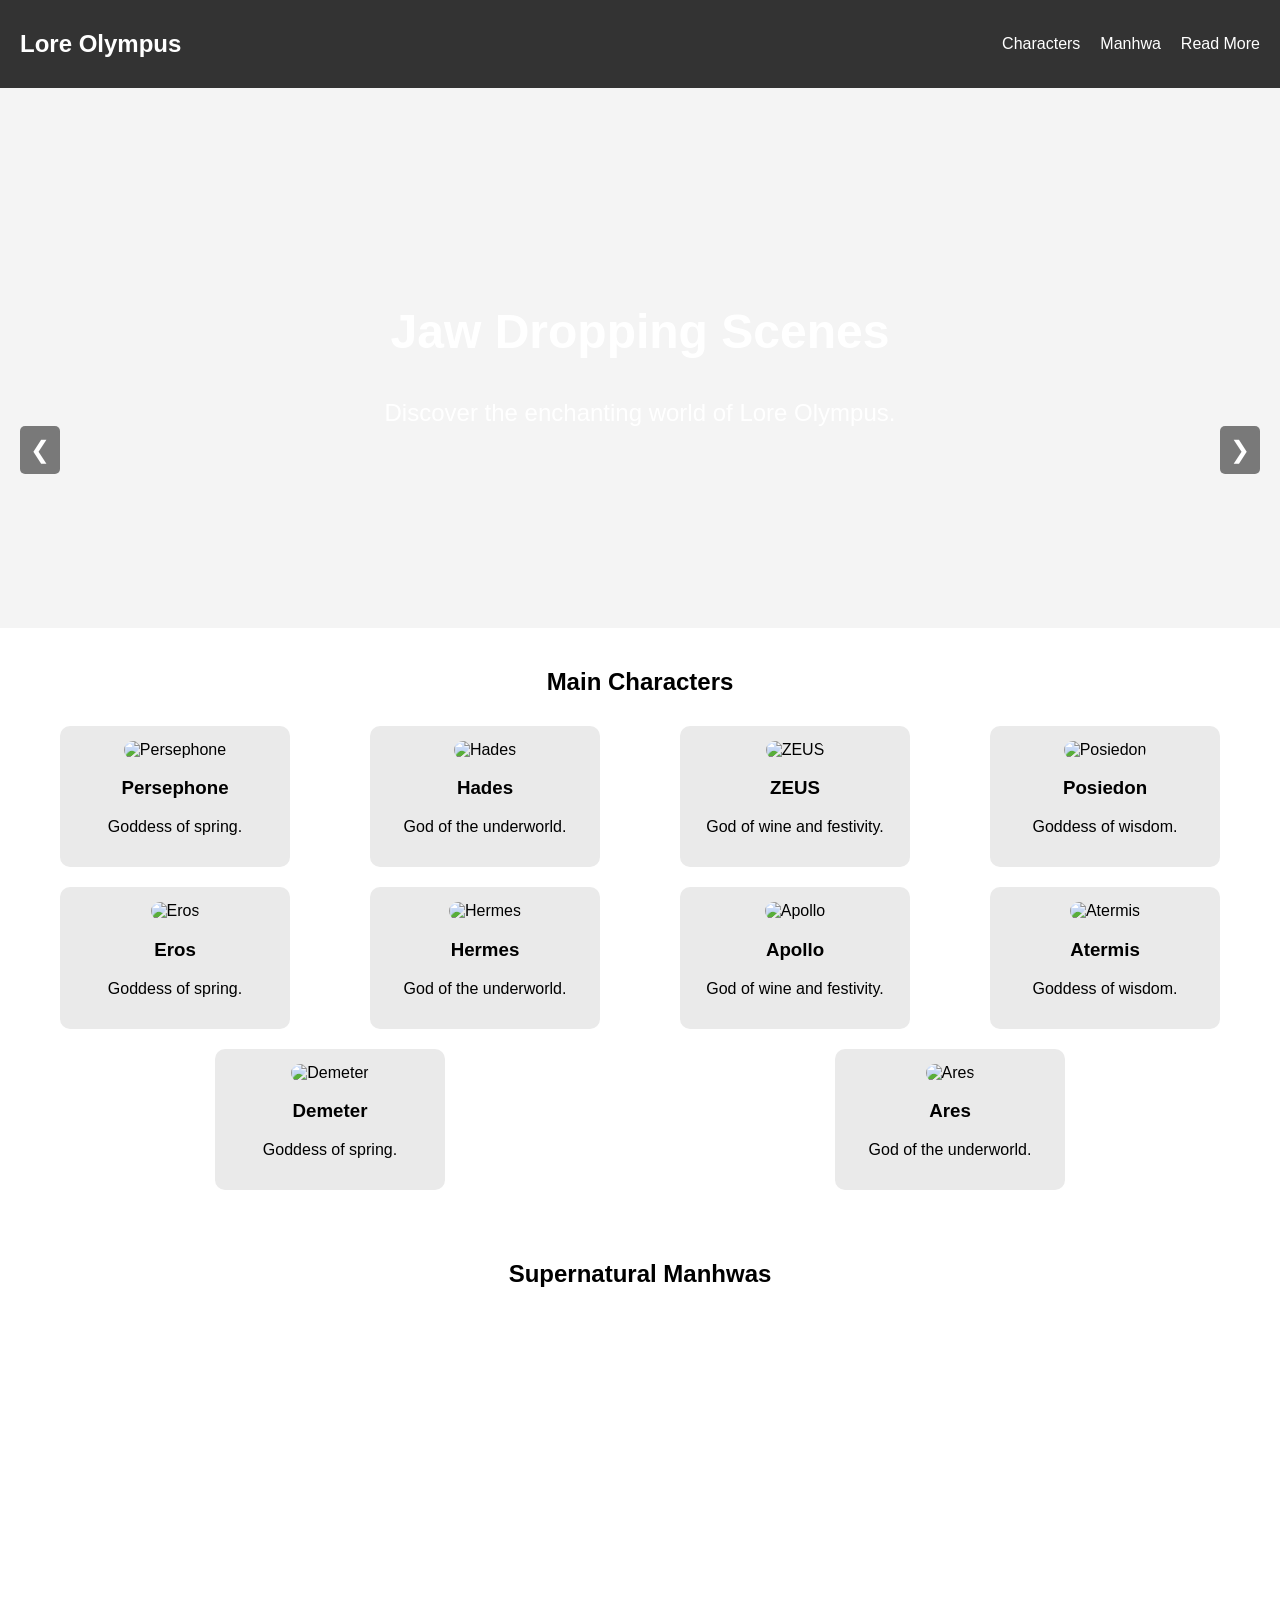
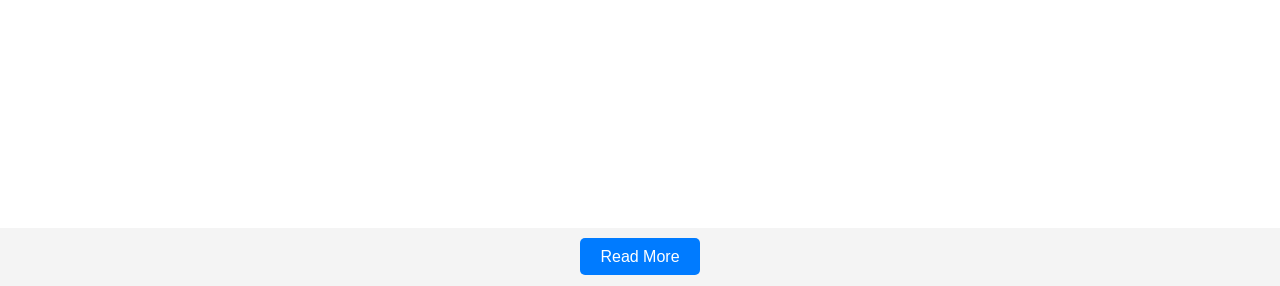
==== index.html @ 67bdbc6c "minor fixes" ====
<!DOCTYPE html>
<html lang="en">
<head>
    <meta charset="UTF-8">
    <meta name="viewport" content="width=device-width, initial-scale=1.0">
    <title>Lore Olympus Landing Page</title>
    <link rel="stylesheet" href="styles.css"> <!-- Main styles -->
    <link rel="stylesheet" href="carousel-css.css"> <!-- Carousel styles -->
</head>
<body>
    <nav class="navbar">
        <h1>Lore Olympus</h1>
        <ul>
            <li><a href="#characters">Characters</a></li>
            <li><a href="#carousel">Manhwa</a></li>
            <li><a href="#cta">Read More</a></li>
        </ul>
    </nav>
    <header class="hero">
        <div class="hero-text">
            <h2>Jaw Dropping Scenes</h2>
            <p>Discover the enchanting world of Lore Olympus.</p>
        </div>
    </header>
    <section id="characters" class="characters">
        <h2>Main Characters</h2>
        <div class="character-list">
            <!-- Character cards will be dynamically generated here -->
        </div>
    </section>
    <section id="carousel" class="carousel">
        <h2>Supernatural Manhwas</h2>
        <div class="carousel-container">
            <!-- Carousel items will be dynamically generated here -->
        </div>
        <button class="carousel-button prev" onclick="moveCarousel(-1)" aria-label="Previous Manhwa">&#10094;</button>
        <button class="carousel-button next" onclick="moveCarousel(1)" aria-label="Next Manhwa">&#10095;</button>
    </section>
    <section id="cta" class="cta">
        <a href="#" class="cta-button">Read More</a>
    </section>
    <script src="script.js"></script> <!-- Main JavaScript file -->
    <script src="carousel.js"></script> <!-- Carousel JavaScript file -->
</body>
</html>
---- styles.css ----
/* General Styles */
body {
    font-family: Arial, sans-serif;
    margin: 0;
    padding: 0;
    background-color: #f4f4f4;
}

/* Navbar Styles */
.navbar {
    display: flex;
    justify-content: space-between;
    align-items: center;
    background-color: #333;
    padding: 10px 20px;
    color: white;
}

.navbar ul {
    list-style: none;
    display: flex;
    margin: 0;
    padding: 0;
}

.navbar li {
    margin-left: 20px;
}

.navbar a {
    color: white;
    text-decoration: none;
    transition: color 0.3s;
}

.navbar a:hover {
    color: #ffcc00;
}

/* Hero Section Styles */
.hero {
    background-image: url('images/hero-background.jpg');
    height: 60vh;
    display: flex;
    justify-content: center;
    align-items: center;
    color: white;
    text-align: center;
    background-size: cover;
    background-position: center;
}

.hero-text h2 {
    font-size: 3em;
    animation: fadeIn 2s;
}

.hero-text p {
    font-size: 1.5em;
}

@keyframes fadeIn {
    from { opacity: 0; }
    to { opacity: 1; }
}

/* Characters Section Styles */
.characters {
    padding: 20px;
    background-color: #fff;
}

.characters h2 {
    text-align: center;
}

.character-list {
    display: flex;
    justify-content: space-around;
    flex-wrap: wrap;
}

.character-card {
    background: #eaeaea;
    border-radius: 10px;
    padding: 15px;
    text-align: center;
    margin: 10px;
    width: 200px;
    transition: transform 0.3s, box-shadow 0.3s;
}

.character-card img {
    width: 100%;
    border-radius: 10px;
}

.character-card:hover {
    transform: scale(1.05);
    box-shadow: 0 4px 15px rgba(0,0,0,0.2);
}

/* Call to Action Styles */
.cta {
    text-align: center;
    margin: 20px 0;
}

.cta-button {
    background-color: #007BFF;
    color: white;
    padding: 10px 20px;
    text-decoration: none;
    border-radius: 5px;
    transition: background-color 0.3s, transform 0.3s;
}

.cta-button:hover {
    background-color: #0056b3;
    transform: scale(1.05);
}

/* Carousel Section Styles */
.carousel {
    background-color: #fff;
    padding: 20px;
}

.carousel h2 {
    text-align: center;
}

.carousel-container {
    display: flex;
    overflow: hidden; /* Hide overflow for a cleaner look */
    position: relative;
    width: 100%; /* Ensure full width */
}

.carousel-item {
    min-width: 100%; /* Full width for each item */
    transition: transform 0.5s ease; /* Smooth transition */
    border-radius: 10px; /* Rounded corners for carousel items */
}

.carousel-button {
    position: absolute;
    top: 50%;
    transform: translateY(-50%);
    background-color: rgba(0, 0, 0, 0.5);
    color: white;
    border: none;
    padding: 10px;
    cursor: pointer;
    z-index: 10;
    border-radius: 5px; /* Rounded buttons */
}

.prev {
    left: 10px;
}

.next {
    right: 10px;
}

/* Add hover effect for buttons */
.carousel-button:hover {
    background-color: rgba(0, 0, 0, 0.7);
}

/* Media Queries for Responsiveness */
@media (max-width: 768px) {
    .navbar {
        flex-direction: column;
        align-items: flex-start;
    }

    .character-list {
        flex-direction: column;
        align-items: center;
    }

    .character-card {
        width: 90%;
    }

    .carousel-item {
        min-width: 90%; /* Adjust for smaller screens */
    }
}

@media (max-width: 480px) {
    .hero-text h2 {
        font-size: 2em;
    }

    .hero-text p {
        font-size: 1.2em;
    }}
---- carousel-css.css ----
.carousel-container {
    position: relative;
    width: 100%;
    height: 500px; /* Adjust the height as needed */
    overflow: hidden;
}

.carousel-item {
    position: absolute;
    top: 0;
    left: 0;
    width: 100%;
    height: 100%;
    background-size: cover;
    background-position: center;
    display: none;
}

.carousel-item h4 {
    position: absolute;
    bottom: 20px;
    left: 20px;
    color: #fff;
    font-size: 24px;
    font-weight: bold;
}

.carousel-button {
    position: absolute;
    top: 50%;
    transform: translateY(-50%);
    font-size: 24px;
    color: #fff;
    cursor: pointer;
}

.carousel-button.prev {
    left: 20px;
}

.carousel-button.next {
    right: 20px;
}
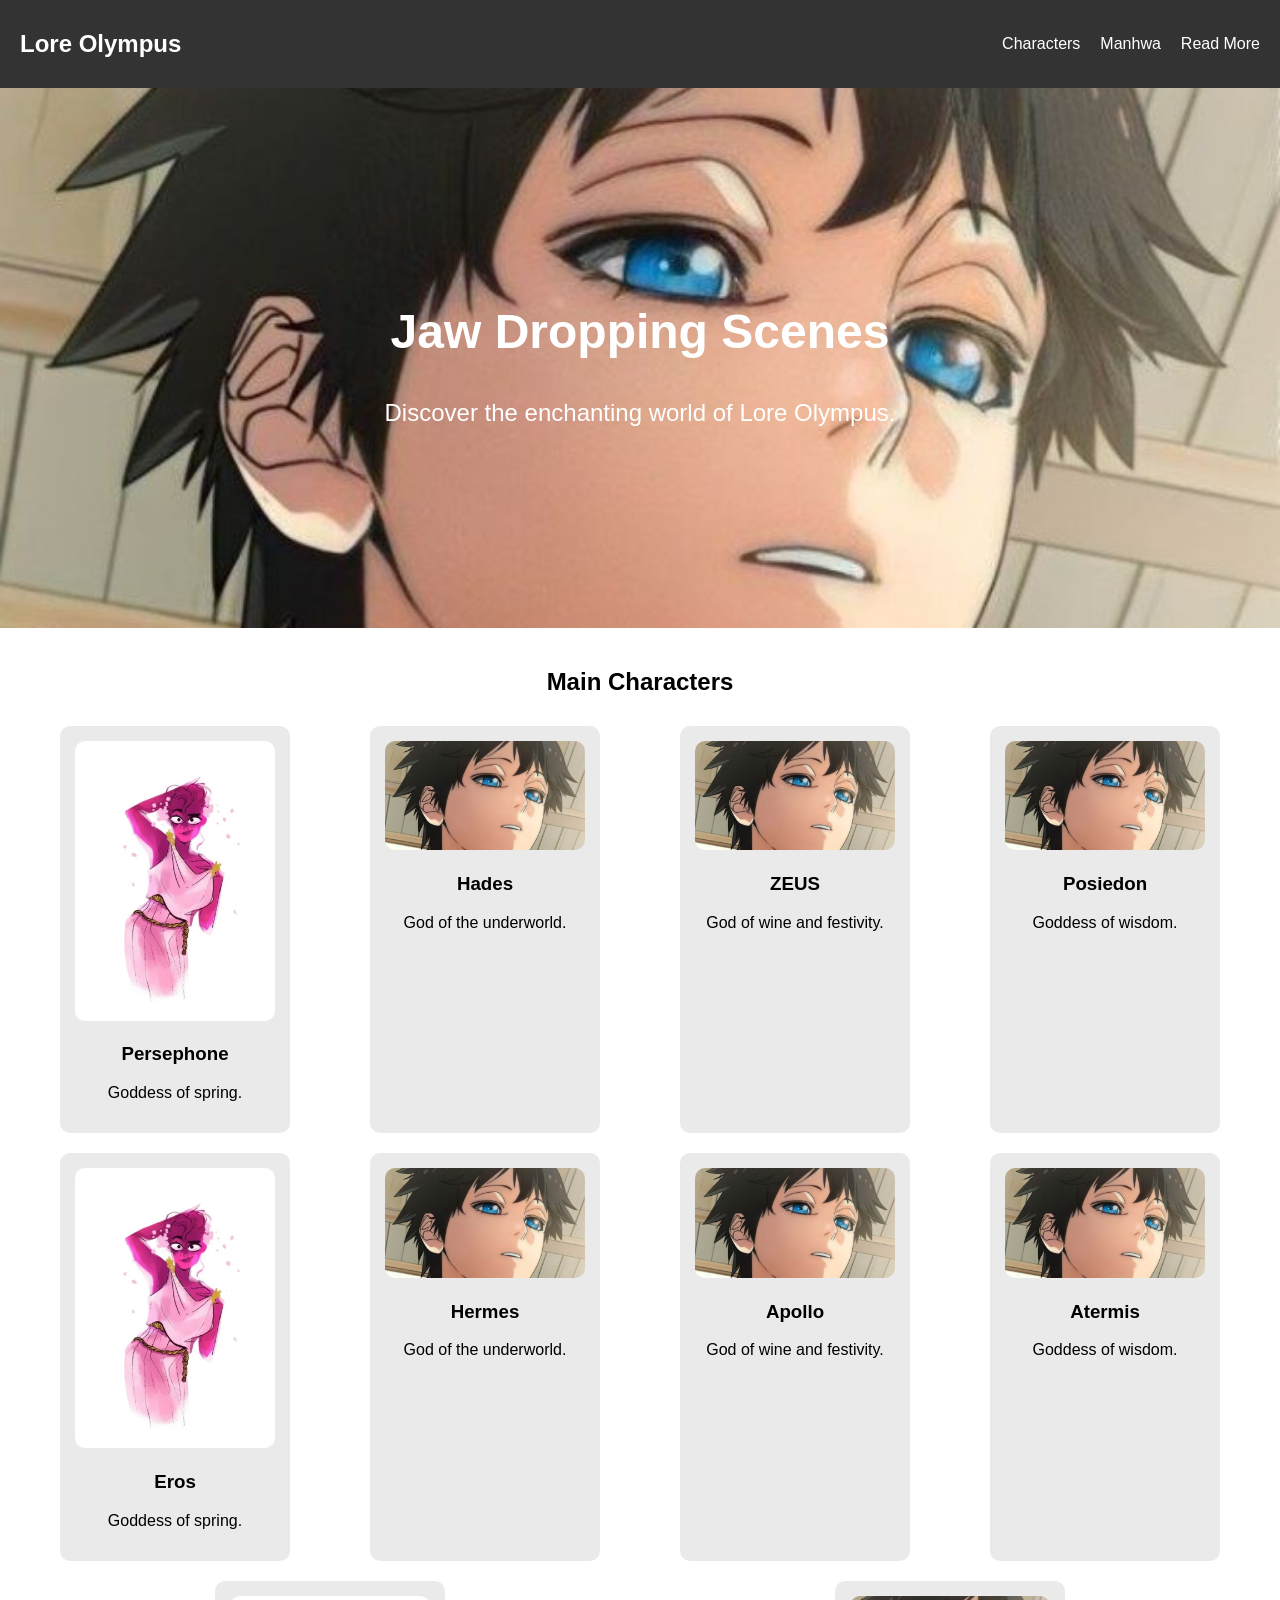
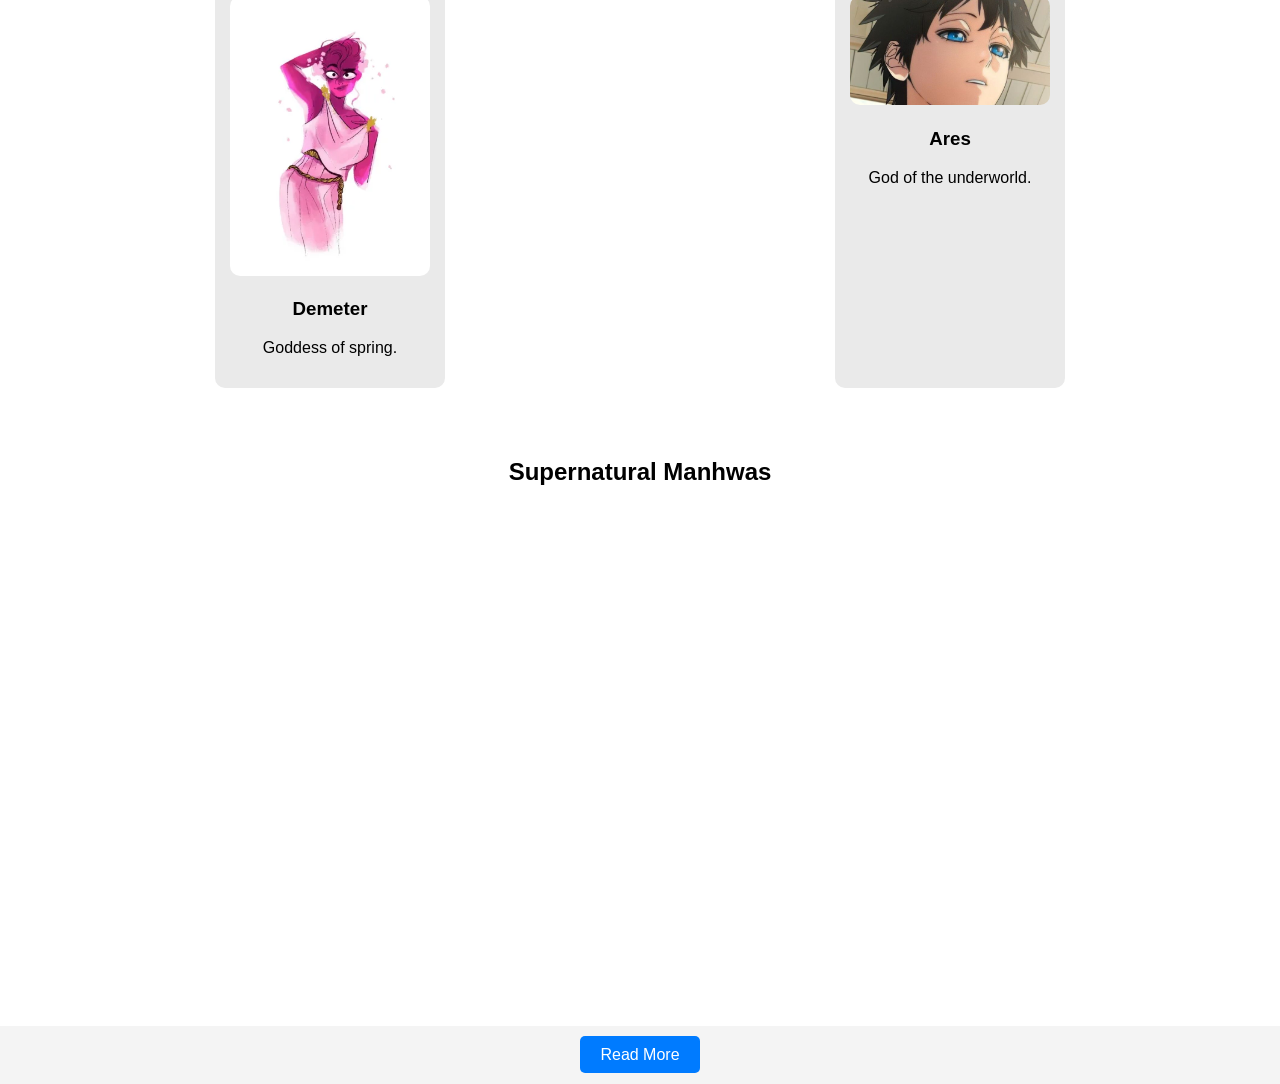
==== commit 037541b9: "major fixes" ====
--- a/index.html
+++ b/index.html
@@ -18,8 +18,8 @@
     </nav>
     <header class="hero">
         <div class="hero-text">
-            <h2>Jaw Dropping Scenes</h2>
-            <p>Discover the enchanting world of Lore Olympus.</p>
+            <h2 class="animated fadeInUp">Jaw Dropping Scenes</h2>
+            <p class="animated fadeInUp">Discover the enchanting world of Lore Olympus.</p>
         </div>
     </header>
     <section id="characters" class="characters">
@@ -33,13 +33,11 @@
         <div class="carousel-container">
             <!-- Carousel items will be dynamically generated here -->
         </div>
-        <button class="carousel-button prev" onclick="moveCarousel(-1)" aria-label="Previous Manhwa">&#10094;</button>
-        <button class="carousel-button next" onclick="moveCarousel(1)" aria-label="Next Manhwa">&#10095;</button>
     </section>
     <section id="cta" class="cta">
         <a href="#" class="cta-button">Read More</a>
     </section>
     <script src="script.js"></script> <!-- Main JavaScript file -->
-    <script src="carousel.js"></script> <!-- Carousel JavaScript file -->
+    <script src="navigation.js"></script> <!-- Carousel JavaScript file -->
 </body>
 </html>
--- a/styles.css
+++ b/styles.css
@@ -39,7 +39,7 @@
 
 /* Hero Section Styles */
 .hero {
-    background-image: url('images/hero-background.jpg');
+    background-image: url('image/hero-background.jpg');
     height: 60vh;
     display: flex;
     justify-content: center;
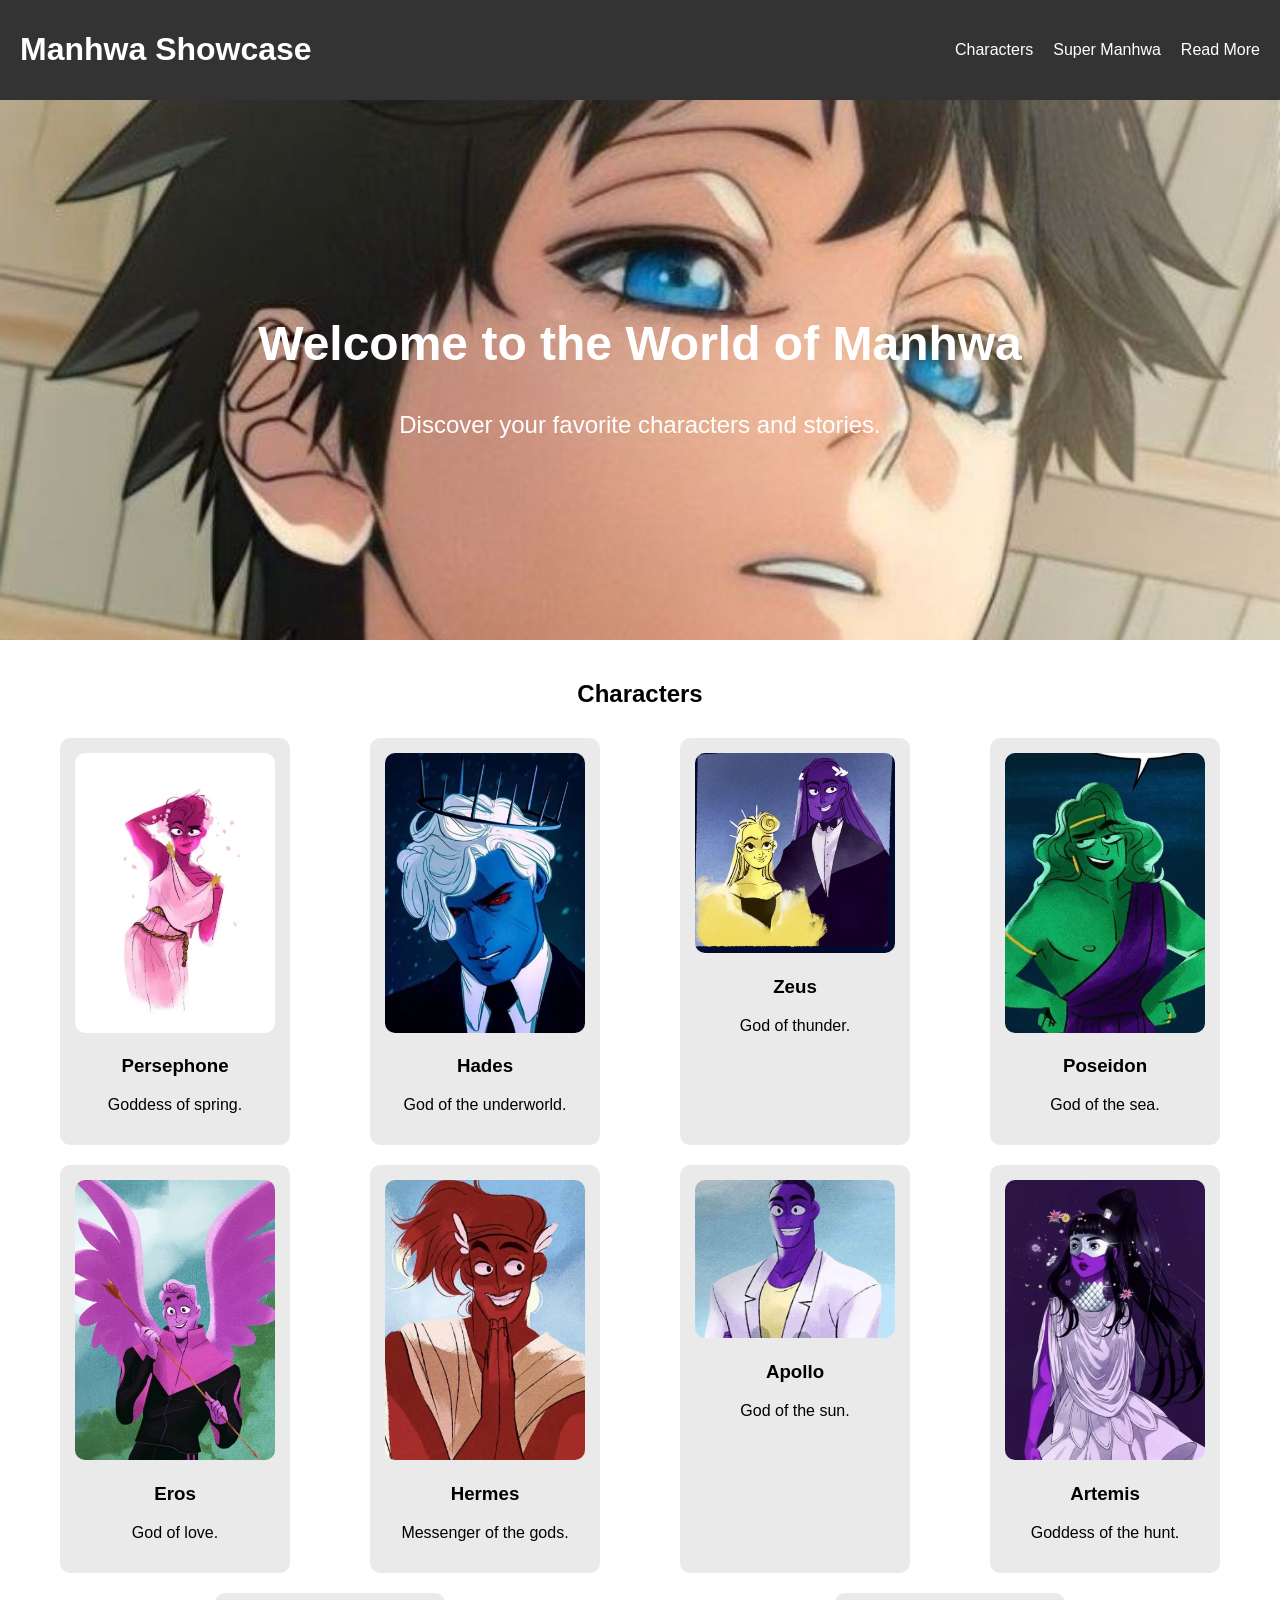
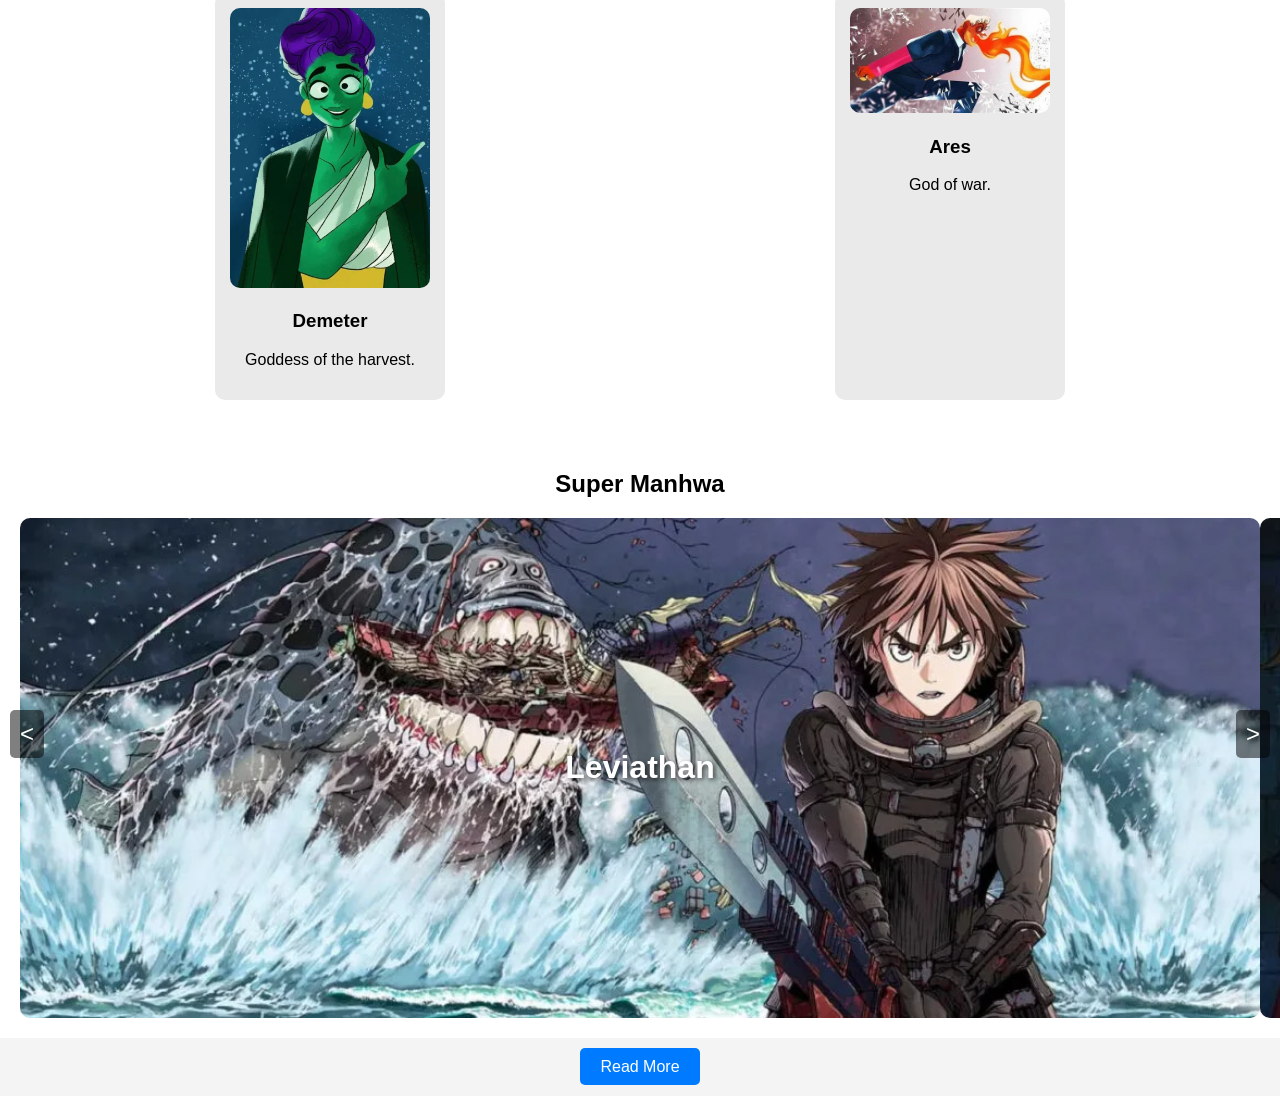
==== commit 2f24a0f2: "first commit" ====
--- a/index.html
+++ b/index.html
@@ -3,41 +3,42 @@
 <head>
     <meta charset="UTF-8">
     <meta name="viewport" content="width=device-width, initial-scale=1.0">
-    <title>Lore Olympus Landing Page</title>
-    <link rel="stylesheet" href="styles.css"> <!-- Main styles -->
-    <link rel="stylesheet" href="carousel-css.css"> <!-- Carousel styles -->
+    <title>Manhwa Showcase</title>
+    <link rel="stylesheet" href="styles.css">
 </head>
 <body>
-    <nav class="navbar">
-        <h1>Lore Olympus</h1>
+    <div class="navbar">
+        <h1>Manhwa Showcase</h1>
         <ul>
             <li><a href="#characters">Characters</a></li>
-            <li><a href="#carousel">Manhwa</a></li>
+            <li><a href="#carousel">Super Manhwa</a></li>
             <li><a href="#cta">Read More</a></li>
+
         </ul>
-    </nav>
-    <header class="hero">
+    </div>
+
+    <div class="hero">
         <div class="hero-text">
-            <h2 class="animated fadeInUp">Jaw Dropping Scenes</h2>
-            <p class="animated fadeInUp">Discover the enchanting world of Lore Olympus.</p>
+            <h2>Welcome to the World of Manhwa</h2>
+            <p>Discover your favorite characters and stories.</p>
         </div>
-    </header>
-    <section id="characters" class="characters">
-        <h2>Main Characters</h2>
-        <div class="character-list">
-            <!-- Character cards will be dynamically generated here -->
-        </div>
-    </section>
-    <section id="carousel" class="carousel">
-        <h2>Supernatural Manhwas</h2>
-        <div class="carousel-container">
-            <!-- Carousel items will be dynamically generated here -->
-        </div>
-    </section>
-    <section id="cta" class="cta">
+    </div>
+
+    <div class="characters" id="characters">
+        <h2>Characters</h2>
+        <div class="character-list"></div>
+    </div>
+
+    <div class="carousel" id="carousel">
+        <h2>Super Manhwa</h2>
+        <div class="carousel-container"></div>
+        <!-- Navigation buttons will be appended here -->
+    </div>
+
+    <div class="cta" id="cta">
         <a href="#" class="cta-button">Read More</a>
-    </section>
-    <script src="script.js"></script> <!-- Main JavaScript file -->
-    <script src="navigation.js"></script> <!-- Carousel JavaScript file -->
+    </div>
+
+    <script src="script.js"></script>
 </body>
-</html>+</html>
--- a/styles.css
+++ b/styles.css
@@ -1,4 +1,3 @@
-/* General Styles */
 body {
     font-family: Arial, sans-serif;
     margin: 0;
@@ -6,7 +5,6 @@
     background-color: #f4f4f4;
 }
 
-/* Navbar Styles */
 .navbar {
     display: flex;
     justify-content: space-between;
@@ -37,7 +35,6 @@
     color: #ffcc00;
 }
 
-/* Hero Section Styles */
 .hero {
     background-image: url('image/hero-background.jpg');
     height: 60vh;
@@ -64,7 +61,6 @@
     to { opacity: 1; }
 }
 
-/* Characters Section Styles */
 .characters {
     padding: 20px;
     background-color: #fff;
@@ -100,7 +96,6 @@
     box-shadow: 0 4px 15px rgba(0,0,0,0.2);
 }
 
-/* Call to Action Styles */
 .cta {
     text-align: center;
     margin: 20px 0;
@@ -120,10 +115,11 @@
     transform: scale(1.05);
 }
 
-/* Carousel Section Styles */
 .carousel {
     background-color: #fff;
     padding: 20px;
+    position: relative;
+    overflow: hidden;
 }
 
 .carousel h2 {
@@ -132,15 +128,23 @@
 
 .carousel-container {
     display: flex;
-    overflow: hidden; /* Hide overflow for a cleaner look */
-    position: relative;
-    width: 100%; /* Ensure full width */
+    width: 100%;
+    height: 500px;
+    transition: transform 0.5s ease;
 }
 
 .carousel-item {
-    min-width: 100%; /* Full width for each item */
-    transition: transform 0.5s ease; /* Smooth transition */
-    border-radius: 10px; /* Rounded corners for carousel items */
+    min-width: 100%;
+    flex: 0 0 auto;
+    background-size: cover;
+    background-position: center;
+    border-radius: 10px;
+    display: flex;
+    align-items: center;
+    justify-content: center;
+    color: white;
+    font-size: 2em;
+    text-shadow: 2px 2px 5px rgba(0,0,0,0.7);
 }
 
 .carousel-button {
@@ -153,7 +157,8 @@
     padding: 10px;
     cursor: pointer;
     z-index: 10;
-    border-radius: 5px; /* Rounded buttons */
+    border-radius: 5px;
+    font-size: 1.5em;
 }
 
 .prev {
@@ -164,12 +169,10 @@
     right: 10px;
 }
 
-/* Add hover effect for buttons */
 .carousel-button:hover {
     background-color: rgba(0, 0, 0, 0.7);
 }
 
-/* Media Queries for Responsiveness */
 @media (max-width: 768px) {
     .navbar {
         flex-direction: column;
@@ -186,7 +189,7 @@
     }
 
     .carousel-item {
-        min-width: 90%; /* Adjust for smaller screens */
+        min-width: 90%;
     }
 }
 
@@ -197,4 +200,5 @@
 
     .hero-text p {
         font-size: 1.2em;
-    }}+    }
+}
